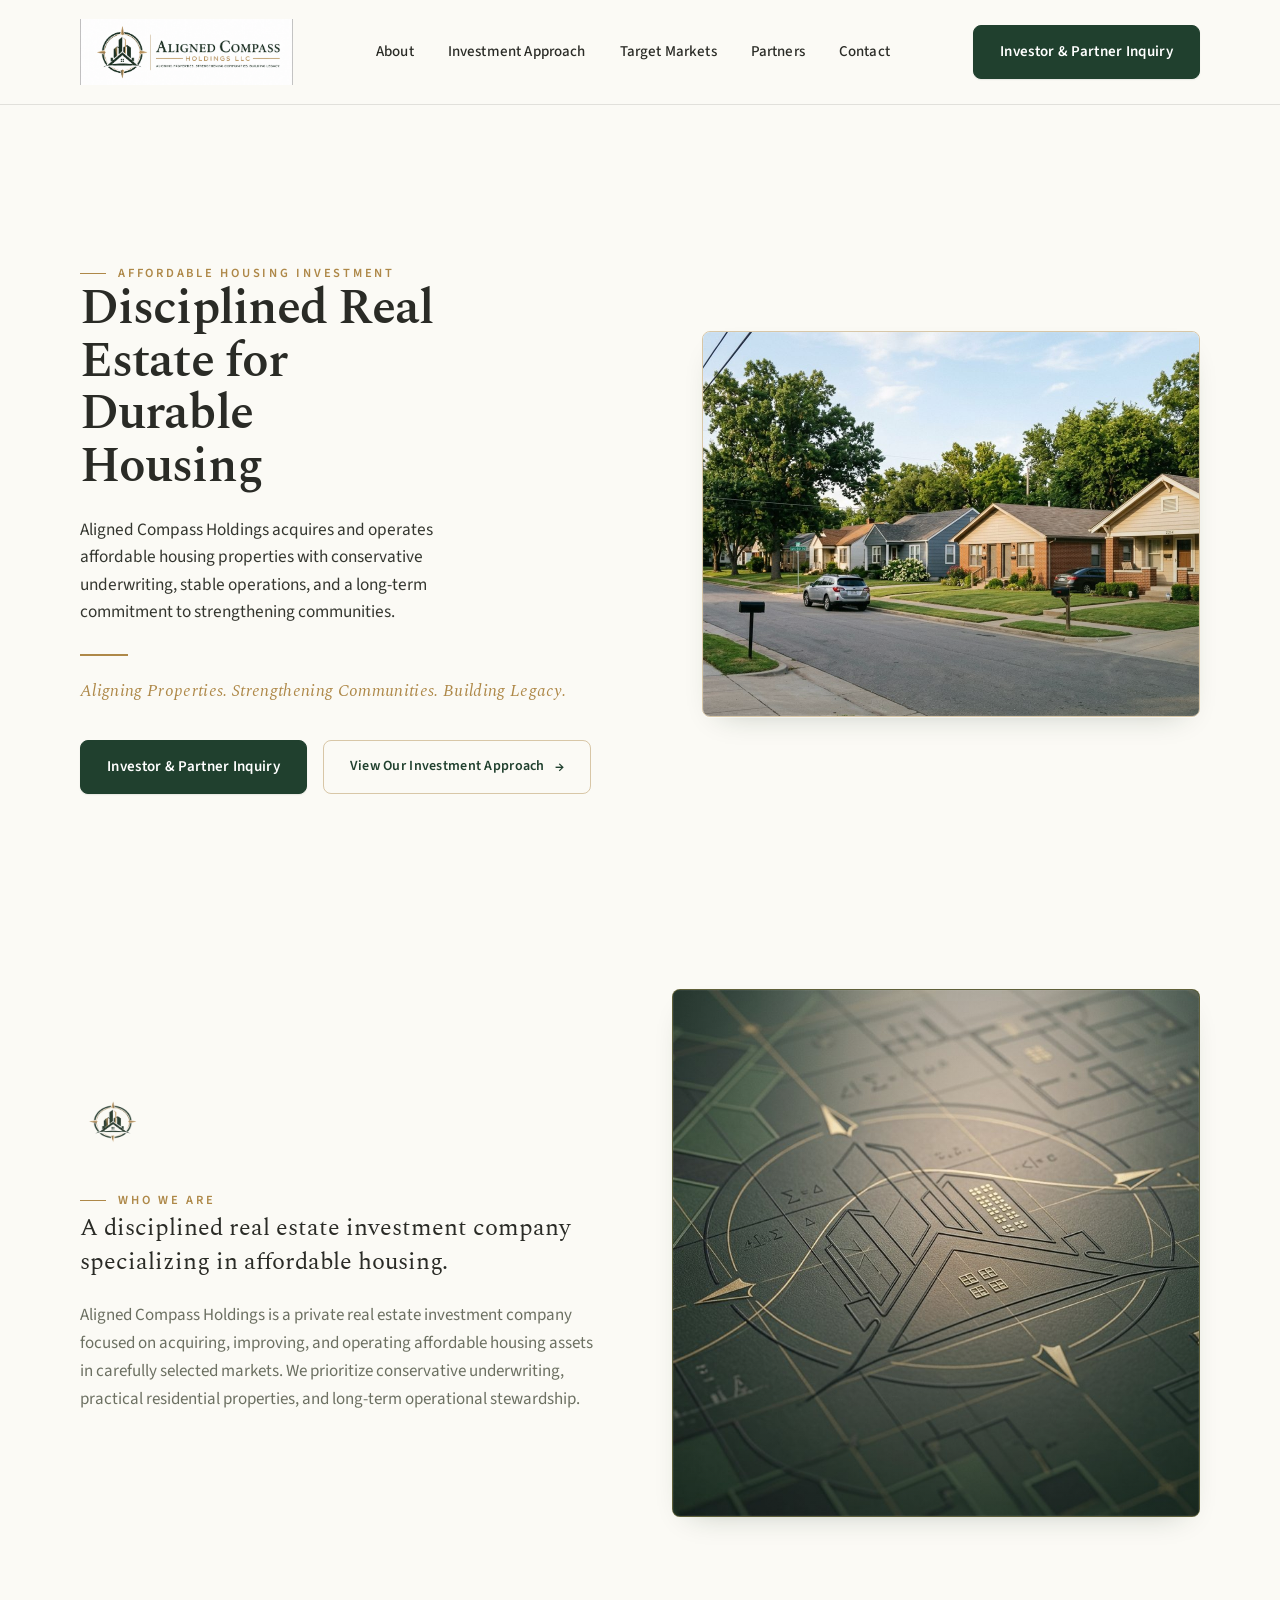
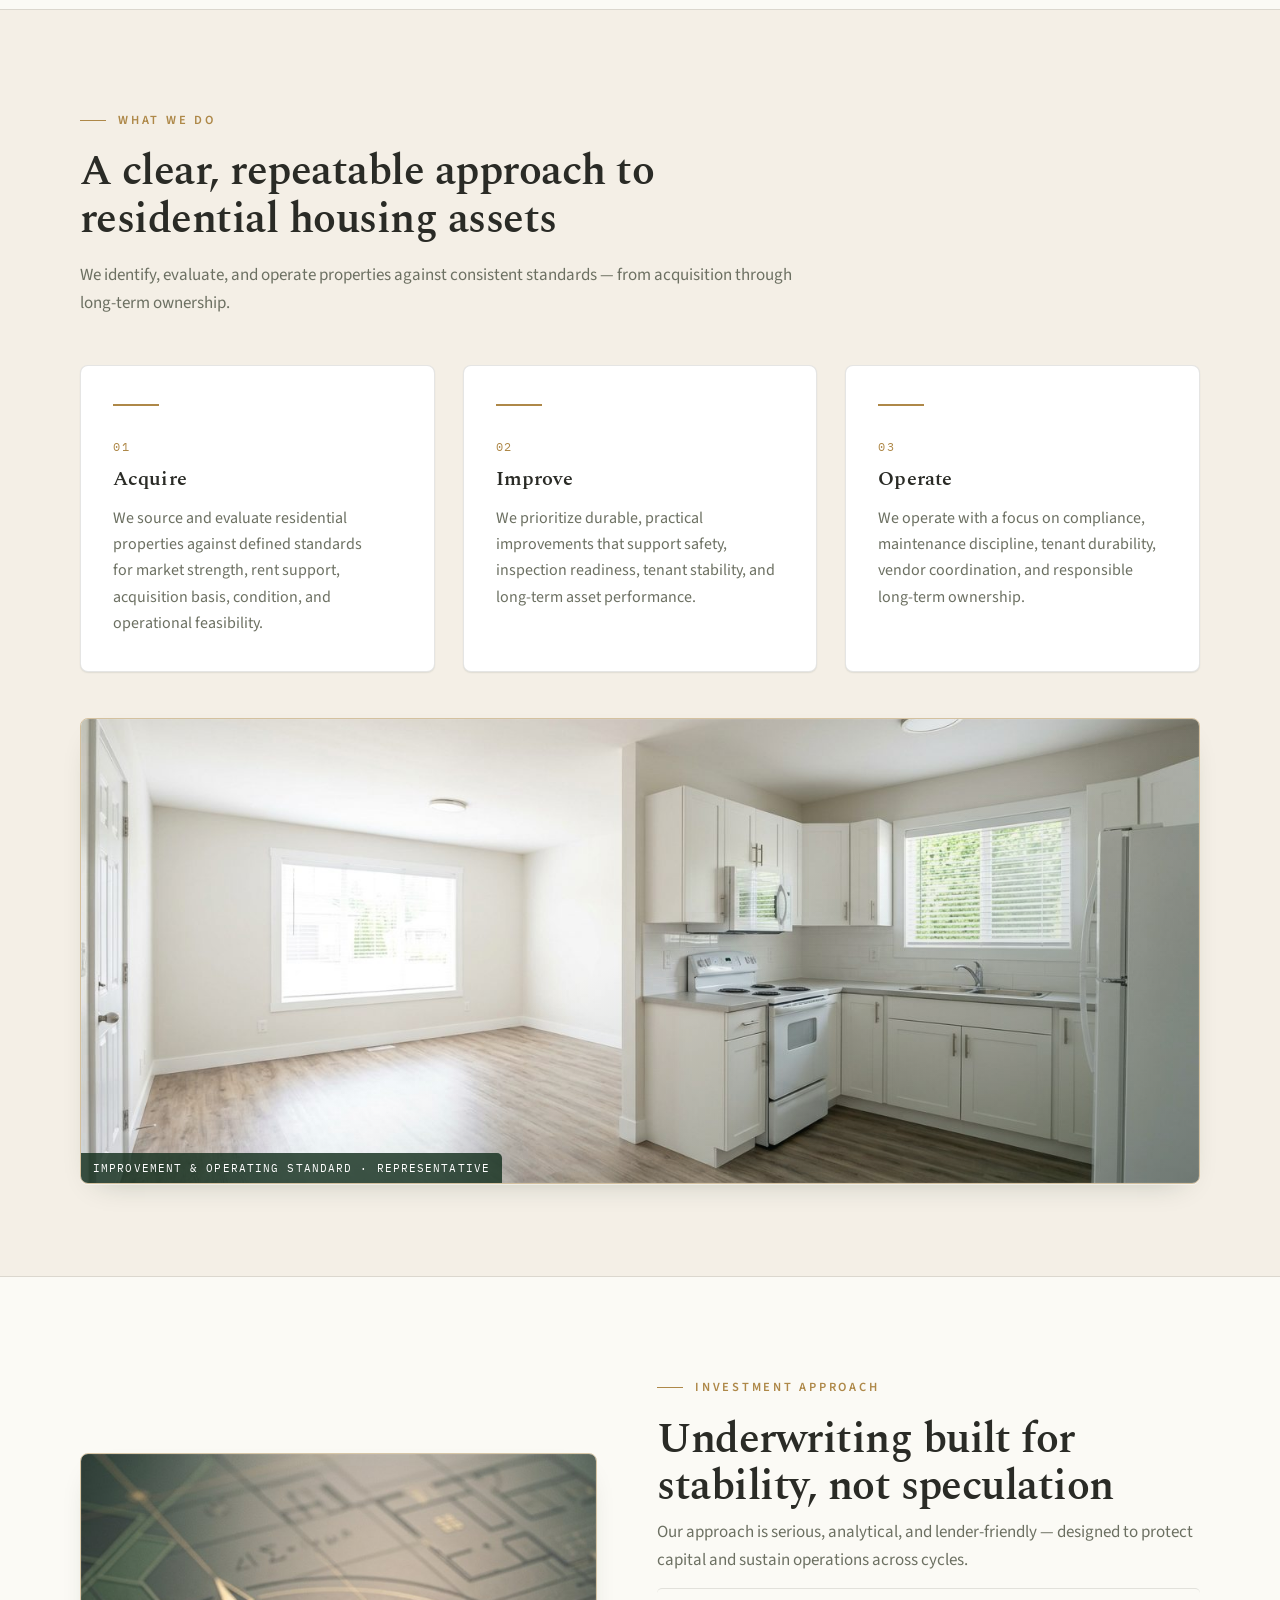
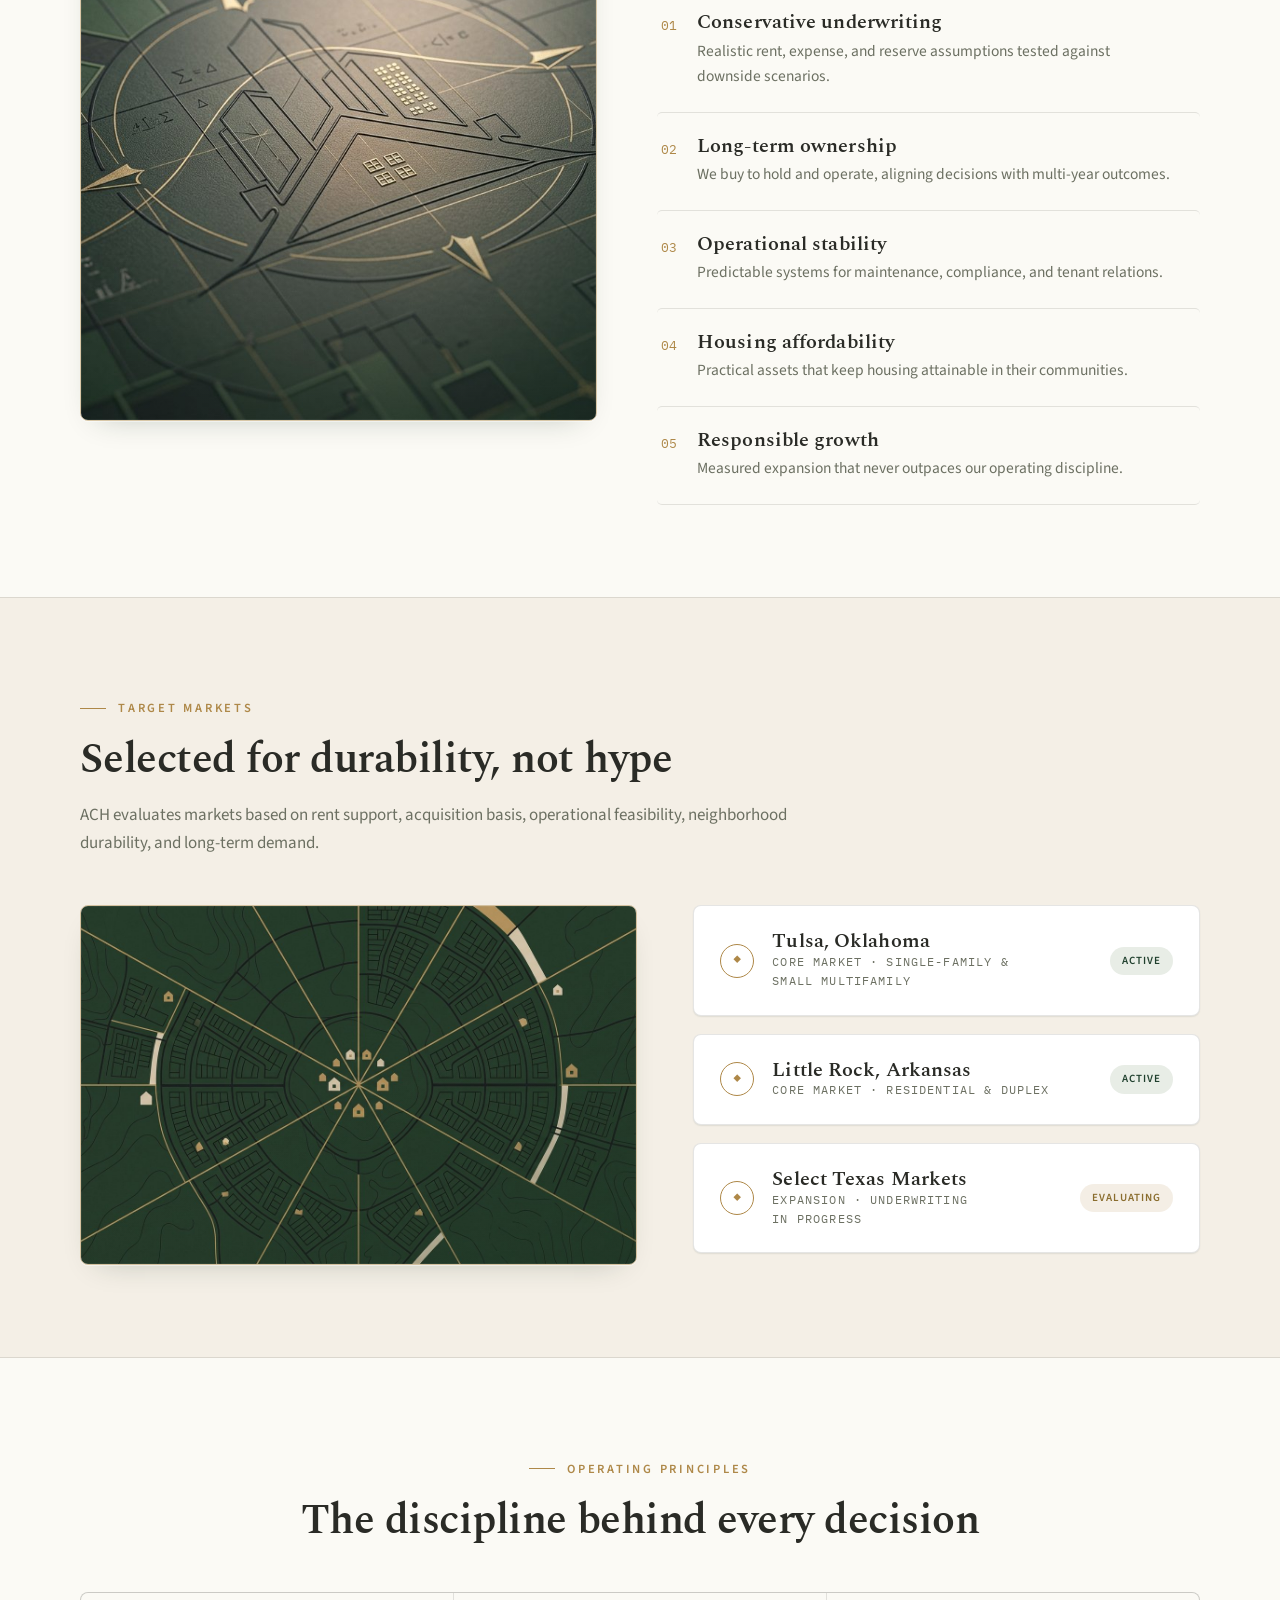
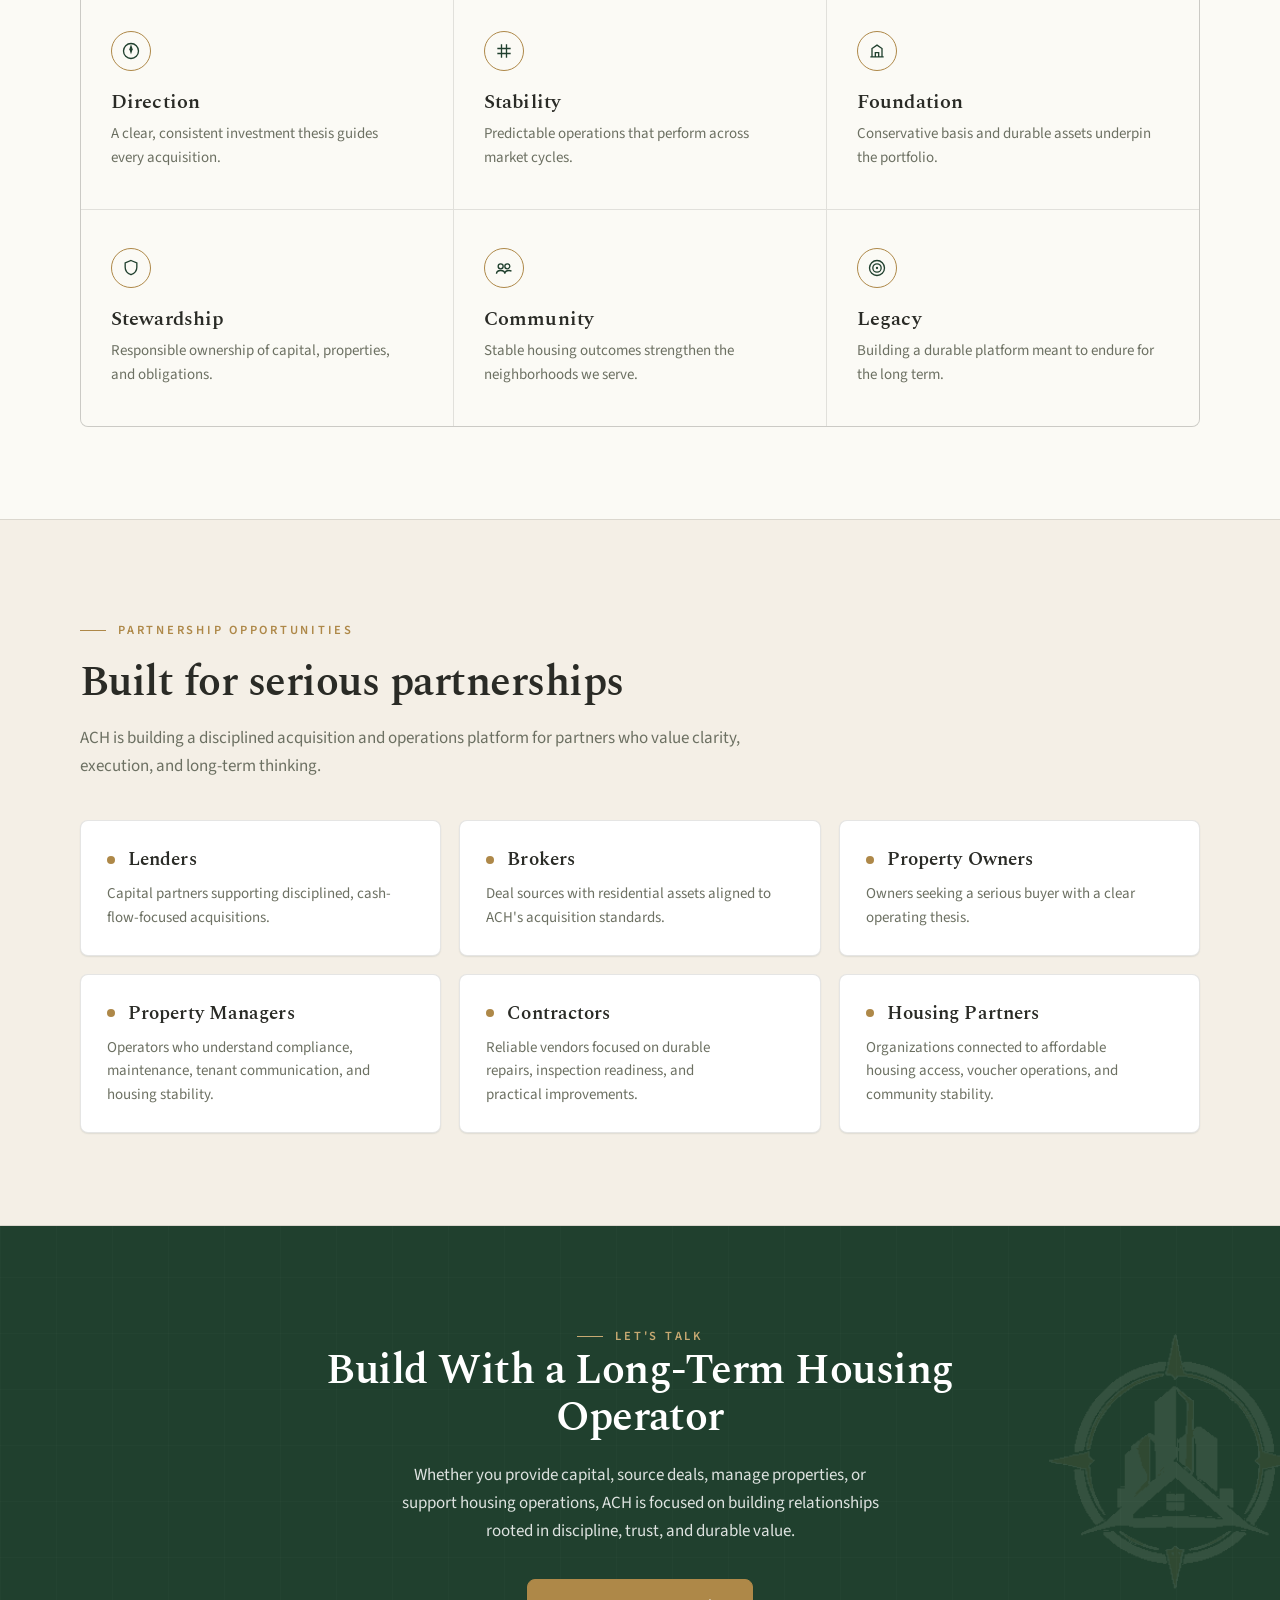
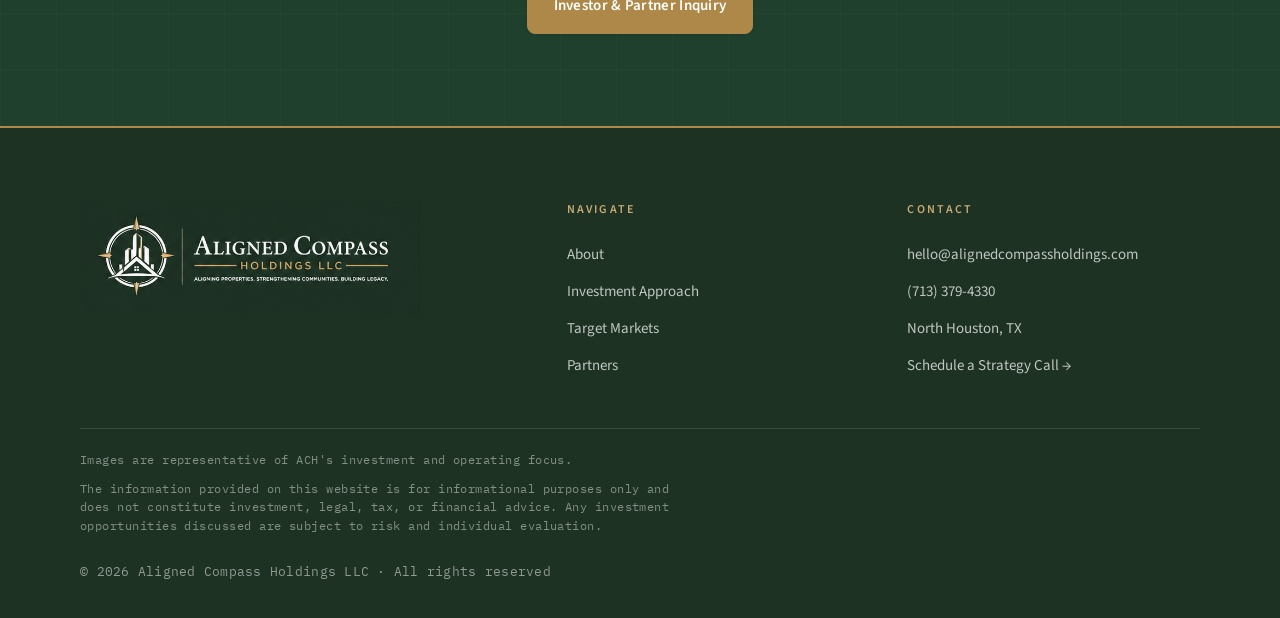
==== index.html @ 5653dc5d "Add files via upload Initial ACH website deployment" ====
<!DOCTYPE html>
<html lang="en">
<head>
<meta charset="UTF-8" />
<meta name="viewport" content="width=device-width, initial-scale=1.0" />
<title>Aligned Compass Holdings — Disciplined Real Estate for Durable Housing</title>
<meta name="description" content="Aligned Compass Holdings acquires and operates affordable housing properties with conservative underwriting, stable operations, and a long-term commitment to strengthening communities." />
<meta property="og:title" content="Aligned Compass Holdings" />
<meta property="og:description" content="Disciplined real estate for durable housing. Conservative underwriting, stable operations, long-term ownership." />
<meta property="og:type" content="website" />
<meta property="og:image" content="assets/apple-touch-icon.png" />
<meta name="theme-color" content="#20402E" />
<link rel="preconnect" href="https://fonts.googleapis.com" />
<link rel="preconnect" href="https://fonts.gstatic.com" crossorigin />
<link href="https://fonts.googleapis.com/css2?family=Spectral:ital,wght@0,400;0,500;0,600;0,700;1,400;1,500&family=Source+Sans+3:wght@400;500;600;700&family=IBM+Plex+Mono:wght@400;500&display=swap" rel="stylesheet" />
<link rel="icon" type="image/png" sizes="32x32" href="assets/favicon-32.png" />
<link rel="icon" type="image/png" sizes="512x512" href="assets/icon-512.png" />
<link rel="apple-touch-icon" href="assets/apple-touch-icon.png" />
<link rel="stylesheet" href="styles.css" />
</head>
<body data-density="comfortable">

<!-- ============================ HEADER ============================ -->
<header class="site-header" data-screen-label="Header">
  <div class="wrap header-inner">
    <a href="#top" aria-label="Aligned Compass Holdings home">
      <img class="brand-logo" src="assets/logo-horizontal.png" alt="Aligned Compass Holdings" />
    </a>
    <nav class="nav" aria-label="Primary">
      <a href="#about">About</a>
      <a href="#approach">Investment Approach</a>
      <a href="#markets">Target Markets</a>
      <a href="#partners">Partners</a>
      <a href="#contact">Contact</a>
    </nav>
    <div class="header-cta">
      <a href="https://calendly.com/hello-alignedcompassholdings/30min" target="_blank" rel="noopener" class="btn btn-primary">Investor &amp; Partner Inquiry</a>
      <button class="hamburger" aria-label="Open menu" onclick="document.body.classList.toggle('menu-open')">
        <span></span><span></span><span></span>
      </button>
    </div>
  </div>
  <nav class="mobile-nav" aria-label="Mobile">
    <a href="#about" onclick="document.body.classList.remove('menu-open')">About</a>
    <a href="#approach" onclick="document.body.classList.remove('menu-open')">Investment Approach</a>
    <a href="#markets" onclick="document.body.classList.remove('menu-open')">Target Markets</a>
    <a href="#partners" onclick="document.body.classList.remove('menu-open')">Partners</a>
    <a href="#contact" onclick="document.body.classList.remove('menu-open')">Contact</a>
    <a href="https://calendly.com/hello-alignedcompassholdings/30min" target="_blank" rel="noopener" class="btn btn-primary" onclick="document.body.classList.remove('menu-open')">Schedule a Strategy Call</a>
  </nav>
</header>

<main id="top">

<!-- ============================ HERO ============================ -->
<section class="hero" id="hero" data-hero="split" data-screen-label="Hero">
  <!-- background image (image-bg variant) -->
  <div class="hero-media-bg">
    <div class="ph ph-dark" data-label="[ HERO IMAGE — modest neighborhood street (shown in Split view; drop your photo there) ]" style="height:100%;border-radius:0;border:0;"></div>
  </div>
  <div class="hero-overlay"></div>

  <div class="wrap">
    <div class="hero-inner">
      <div class="hero-copy">
        <span class="eyebrow">Affordable Housing Investment</span>
        <h1>Disciplined Real Estate for Durable Housing</h1>
        <p class="hero-sub">Aligned Compass Holdings acquires and operates affordable housing properties with conservative underwriting, stable operations, and a long-term commitment to strengthening communities.</p>
        <p class="hero-tag">Aligning Properties. Strengthening Communities. Building Legacy.</p>
        <div class="hero-ctas">
          <a href="https://calendly.com/hello-alignedcompassholdings/30min" target="_blank" rel="noopener" class="btn btn-primary">Investor &amp; Partner Inquiry</a>
          <a href="#approach" class="btn btn-ghost btn-arrow" style="font-size: 14px">View Our Investment Approach</a>
        </div>
      </div>
      <!-- side image (split variant) -->
      <div class="hero-media">
        <div class="media-frame">
          <img class="frame-img" src="assets/photo-hero-neighborhood.jpg" alt="Modest residential street with single-family homes and duplexes" />
          <div class="media-overlay"></div>
        </div>
      </div>
    </div>
  </div>
</section>

<!-- ============================ WHO WE ARE ============================ -->
<section class="sec-paper" id="about" data-screen-label="Who We Are">
  <div class="wrap who">
    <div>
      <img class="who-mark" src="assets/icon-compass.png" alt="" />
      <span class="eyebrow">Who We Are</span>
      <blockquote>A disciplined real estate investment company specializing in affordable housing.</blockquote>
      <p class="who-body">Aligned Compass Holdings is a private real estate investment company focused on acquiring, improving, and operating affordable housing assets in carefully selected markets. We prioritize conservative underwriting, practical residential properties, and long-term operational stewardship.</p>
    </div>
    <div class="who-media">
      <!-- Who We Are visual — locked to the brand-texture (blueprint compass) image. -->
      <div class="who-visual" data-view="texture">
        <!-- default & only visible state: brand compass texture (blueprint image) -->
        <div class="brand-texture" aria-hidden="true">
          <img class="bt-photo" src="assets/photo-whoweare-texture.jpg" alt="" />
          <div class="bt-overlay"></div>
        </div>
      </div>
    </div>
  </div>
</section>

<!-- ============================ WHAT WE DO ============================ -->
<section class="sec-beige" id="what" data-screen-label="What We Do">
  <div class="wrap">
    <div class="sec-head">
      <span class="eyebrow">What We Do</span>
      <h2>A clear, repeatable approach to residential housing assets</h2>
      <p>We identify, evaluate, and operate properties against consistent standards — from acquisition through long-term ownership.</p>
    </div>
    <div class="cards-3" style="margin-top:48px;">
      <article class="card">
        <div class="card-top"></div>
        <span class="num">01</span>
        <h3>Acquire</h3>
        <p>We source and evaluate residential properties against defined standards for market strength, rent support, acquisition basis, condition, and operational feasibility.</p>
      </article>
      <article class="card">
        <div class="card-top"></div>
        <span class="num">02</span>
        <h3>Improve</h3>
        <p>We prioritize durable, practical improvements that support safety, inspection readiness, tenant stability, and long-term asset performance.</p>
      </article>
      <article class="card">
        <div class="card-top"></div>
        <span class="num">03</span>
        <h3>Operate</h3>
        <p>We operate with a focus on compliance, maintenance discipline, tenant durability, vendor coordination, and responsible long-term ownership.</p>
      </article>
    </div>
    <div class="ops-band">
      <div class="ops-media">
        <div class="media-frame">
          <img class="frame-img" src="assets/photo-ops-interior.jpg" alt="Clean, renovated affordable rental interior" />
          <div class="media-overlay"></div>
          <span class="media-tag">Improvement &amp; operating standard · representative</span>
        </div>
      </div>
    </div>
  </div>
</section>

<!-- ============================ INVESTMENT APPROACH ============================ -->
<section class="sec-paper" id="approach" data-screen-label="Investment Approach">
  <div class="wrap approach">
    <div class="approach-media">
      <div class="media-frame">
        <img class="frame-img" src="assets/photo-approach-blueprint.jpg" alt="Abstract blueprint and compass artwork" />
        <div class="media-overlay"></div>
      </div>
    </div>
    <div>
      <span class="eyebrow">Investment Approach</span>
      <h2 style="margin:18px 0 8px;">Underwriting built for stability, not speculation</h2>
      <p style="color:var(--muted);">Our approach is serious, analytical, and lender-friendly — designed to protect capital and sustain operations across cycles.</p>
      <ul class="approach-list">
        <li><span class="idx">01</span><div><h4>Conservative underwriting</h4><p>Realistic rent, expense, and reserve assumptions tested against downside scenarios.</p></div></li>
        <li><span class="idx">02</span><div><h4>Long-term ownership</h4><p>We buy to hold and operate, aligning decisions with multi-year outcomes.</p></div></li>
        <li><span class="idx">03</span><div><h4>Operational stability</h4><p>Predictable systems for maintenance, compliance, and tenant relations.</p></div></li>
        <li><span class="idx">04</span><div><h4>Housing affordability</h4><p>Practical assets that keep housing attainable in their communities.</p></div></li>
        <li><span class="idx">05</span><div><h4>Responsible growth</h4><p>Measured expansion that never outpaces our operating discipline.</p></div></li>
      </ul>
    </div>
  </div>
</section>

<!-- ============================ TARGET MARKETS ============================ -->
<section class="sec-beige" id="markets" data-screen-label="Target Markets">
  <div class="wrap">
    <div class="sec-head">
      <span class="eyebrow">Target Markets</span>
      <h2>Selected for durability, not hype</h2>
      <p>ACH evaluates markets based on rent support, acquisition basis, operational feasibility, neighborhood durability, and long-term demand.</p>
    </div>
    <div class="markets" style="margin-top:48px;">
      <div class="markets-map">
        <div class="media-frame">
          <img class="frame-img" src="assets/photo-markets-map.jpg" alt="Abstract map and compass artwork with neighborhood parcel lines" />
          <div class="media-overlay"></div>
        </div>
      </div>
      <div class="market-cards">
        <article class="market-card">
          <span class="market-pin">◆</span>
          <div>
            <h4>Tulsa, Oklahoma</h4>
            <p class="meta">Core market · Single-family &amp; small multifamily</p>
          </div>
          <span class="stage stage--active">Active</span>
        </article>
        <article class="market-card">
          <span class="market-pin">◆</span>
          <div>
            <h4>Little Rock, Arkansas</h4>
            <p class="meta">Core market · Residential &amp; duplex</p>
          </div>
          <span class="stage stage--active">Active</span>
        </article>
        <article class="market-card">
          <span class="market-pin">◆</span>
          <div>
            <h4>Select Texas Markets</h4>
            <p class="meta">Expansion · Underwriting in progress</p>
          </div>
          <span class="stage stage--eval">Evaluating</span>
        </article>
      </div>
    </div>
  </div>
</section>

<!-- ============================ OPERATING PRINCIPLES ============================ -->
<section class="sec-paper" id="principles" data-screen-label="Operating Principles">
  <div class="wrap">
    <div class="sec-head center">
      <span class="eyebrow">Operating Principles</span>
      <h2>The discipline behind every decision</h2>
    </div>
    <div class="principles" style="margin-top:48px;">
      <div class="principle">
        <div class="p-icon"><svg viewBox="0 0 24 24" fill="none" stroke="currentColor" stroke-width="1.6"><circle cx="12" cy="12" r="9"/><path d="M12 4l2 6-2 6-2-6z" fill="currentColor" stroke="none"/></svg></div>
        <h4>Direction</h4>
        <p>A clear, consistent investment thesis guides every acquisition.</p>
      </div>
      <div class="principle">
        <div class="p-icon"><svg viewBox="0 0 24 24" fill="none" stroke="currentColor" stroke-width="1.6"><path d="M4 9h16M4 15h16M9 4v16M15 4v16"/></svg></div>
        <h4>Stability</h4>
        <p>Predictable operations that perform across market cycles.</p>
      </div>
      <div class="principle">
        <div class="p-icon"><svg viewBox="0 0 24 24" fill="none" stroke="currentColor" stroke-width="1.6"><path d="M4 19h16M6 19V9l6-4 6 4v10M10 19v-5h4v5"/></svg></div>
        <h4>Foundation</h4>
        <p>Conservative basis and durable assets underpin the portfolio.</p>
      </div>
      <div class="principle">
        <div class="p-icon"><svg viewBox="0 0 24 24" fill="none" stroke="currentColor" stroke-width="1.6"><path d="M12 3l7 3v5c0 4.5-3 7.5-7 9-4-1.5-7-4.5-7-9V6z"/></svg></div>
        <h4>Stewardship</h4>
        <p>Responsible ownership of capital, properties, and obligations.</p>
      </div>
      <div class="principle">
        <div class="p-icon"><svg viewBox="0 0 24 24" fill="none" stroke="currentColor" stroke-width="1.6"><circle cx="8" cy="10" r="3"/><circle cx="16" cy="10" r="3"/><path d="M3 19c0-2.5 2.2-4 5-4s5 1.5 5 4M13 19c0-2.5 2.2-4 5-4 1 0 2 .2 3 .7"/></svg></div>
        <h4>Community</h4>
        <p>Stable housing outcomes strengthen the neighborhoods we serve.</p>
      </div>
      <div class="principle">
        <div class="p-icon"><svg viewBox="0 0 24 24" fill="none" stroke="currentColor" stroke-width="1.6"><circle cx="12" cy="12" r="9"/><circle cx="12" cy="12" r="5"/><circle cx="12" cy="12" r="1.4" fill="currentColor" stroke="none"/></svg></div>
        <h4>Legacy</h4>
        <p>Building a durable platform meant to endure for the long term.</p>
      </div>
    </div>
  </div>
</section>

<!-- ============================ PARTNERSHIPS ============================ -->
<section class="sec-beige" id="partners" data-screen-label="Partnership Opportunities">
  <div class="wrap">
    <div class="sec-head">
      <span class="eyebrow">Partnership Opportunities</span>
      <h2>Built for serious partnerships</h2>
      <p>ACH is building a disciplined acquisition and operations platform for partners who value clarity, execution, and long-term thinking.</p>
    </div>
    <div class="partners-grid" style="margin-top:40px;">
      <article class="partner-card">
        <div class="pc-head"><span class="dot"></span><h4>Lenders</h4></div>
        <p>Capital partners supporting disciplined, cash-flow-focused acquisitions.</p>
      </article>
      <article class="partner-card">
        <div class="pc-head"><span class="dot"></span><h4>Brokers</h4></div>
        <p>Deal sources with residential assets aligned to ACH's acquisition standards.</p>
      </article>
      <article class="partner-card">
        <div class="pc-head"><span class="dot"></span><h4>Property Owners</h4></div>
        <p>Owners seeking a serious buyer with a clear operating thesis.</p>
      </article>
      <article class="partner-card">
        <div class="pc-head"><span class="dot"></span><h4>Property Managers</h4></div>
        <p>Operators who understand compliance, maintenance, tenant communication, and housing stability.</p>
      </article>
      <article class="partner-card">
        <div class="pc-head"><span class="dot"></span><h4>Contractors</h4></div>
        <p>Reliable vendors focused on durable repairs, inspection readiness, and practical improvements.</p>
      </article>
      <article class="partner-card">
        <div class="pc-head"><span class="dot"></span><h4>Housing Partners</h4></div>
        <p>Organizations connected to affordable housing access, voucher operations, and community stability.</p>
      </article>
    </div>
  </div>
</section>

<!-- ============================ FINAL CTA ============================ -->
<section class="final-cta" id="contact" data-screen-label="Final CTA">
  <img class="cta-mark" src="assets/icon-compass-reversed.png" alt="" />
  <div class="wrap">
    <span class="eyebrow">Let's Talk</span>
    <h2>Build With a Long-Term Housing Operator</h2>
    <p>Whether you provide capital, source deals, manage properties, or support housing operations, ACH is focused on building relationships rooted in discipline, trust, and durable value.</p>
    <div class="hero-ctas">
      <a href="https://calendly.com/hello-alignedcompassholdings/30min" target="_blank" rel="noopener" class="btn btn-gold">Investor &amp; Partner Inquiry</a>
    </div>
  </div>
</section>

</main>

<!-- ============================ FOOTER ============================ -->
<footer class="site-footer" data-screen-label="Footer">
  <div class="wrap">
    <div class="footer-top">
      <div>
        <img class="footer-logo" src="assets/logo-reversed.png" alt="Aligned Compass Holdings LLC — Aligning Properties. Strengthening Communities. Building Legacy." />
      </div>
      <div class="footer-col">
        <h5>Navigate</h5>
        <a href="#about">About</a>
        <a href="#approach">Investment Approach</a>
        <a href="#markets">Target Markets</a>
        <a href="#partners">Partners</a>
      </div>
      <div class="footer-col">
        <h5>Contact</h5>
        <p>hello@alignedcompassholdings.com</p>
        <p>(713) 379-4330</p>
        <p>North Houston, TX</p>
        <a href="https://calendly.com/hello-alignedcompassholdings/30min" target="_blank" rel="noopener">Schedule a Strategy Call →</a>
      </div>
    </div>
    <div class="footer-disclaimer">
      <p>Images are representative of ACH's investment and operating focus.</p>
      <p>The information provided on this website is for informational purposes only and does not constitute investment, legal, tax, or financial advice. Any investment opportunities discussed are subject to risk and individual evaluation.</p>
    </div>
    <div class="footer-bottom">
      <span class="legal">© 2026 Aligned Compass Holdings LLC · All rights reserved</span>
    </div>
  </div>
</footer>

<!-- site interactions -->
<script>
  (function () {
    var header = document.querySelector('.site-header');
    if (header) {
      var onScroll = function () { header.classList.toggle('scrolled', window.scrollY > 12); };
      window.addEventListener('scroll', onScroll, { passive: true });
      onScroll();
    }
    if (!('IntersectionObserver' in window)) return;
    if (window.matchMedia && window.matchMedia('(prefers-reduced-motion: reduce)').matches) return;
    var sel = '.sec-head, .cards-3, .ops-band, .approach > *, .markets > *, .principles, .partners-grid, .who > div, .final-cta .wrap';
    var els = Array.prototype.slice.call(document.querySelectorAll(sel));
    if (!els.length) return;
    document.body.classList.add('reveal-ready');
    var io = new IntersectionObserver(function (entries) {
      entries.forEach(function (e) { if (e.isIntersecting) { e.target.classList.add('in'); io.unobserve(e.target); } });
    }, { rootMargin: '0px 0px -8% 0px', threshold: 0.08 });
    els.forEach(function (el) { el.setAttribute('data-reveal', ''); io.observe(el); });
    setTimeout(function () { els.forEach(function (el) { el.classList.add('in'); }); }, 3000);
  })();
</script>

</body>
</html>
---- styles.css ----
/* ============================================================
   Aligned Compass Holdings — Branded Wireframe
   Forest green · charcoal · muted antique gold · warm beige
   Serif headings (Spectral) · clean sans body (Source Sans 3)
   ============================================================ */

:root{
  /* brand */
  --green:        #20402E;
  --green-deep:   #1E3224;
  --green-700:    #2B4E3A;
  --green-tint:   #E8EDE6;
  --charcoal:     #2A2B26;
  --ink:          #34362F;
  --muted:        #6C7062;
  --gold:         #AE8848;
  --gold-soft:    #C7A972;
  --gold-line:    rgba(174,136,72,.45);
  --beige:        #EFE9DD;
  --beige-2:      #F4EFE6;
  --paper:        #FBFAF5;
  --card:         #FFFFFF;
  --card-line:    rgba(42,43,38,.12);

  /* type */
  --serif: "Spectral", Georgia, "Times New Roman", serif;
  --sans:  "Source Sans 3", system-ui, -apple-system, sans-serif;
  --mono:  "IBM Plex Mono", ui-monospace, "SFMono-Regular", monospace;

  /* spacing density (overridden by [data-density]) */
  --sec-pad: 92px;
  --container: 1200px;
  --radius: 8px;
  --radius-sm: 5px;

  /* elevation + motion */
  --shadow-1: 0 1px 2px rgba(21,48,31,.05), 0 1px 1px rgba(21,48,31,.04);
  --shadow-2: 0 12px 30px -18px rgba(21,48,31,.30);
  --shadow-3: 0 26px 52px -28px rgba(21,48,31,.42);
  --ease: cubic-bezier(.2,.6,.2,1);
}

[data-density="compact"]     { --sec-pad: 60px; }
[data-density="comfortable"] { --sec-pad: 92px; }
[data-density="spacious"]    { --sec-pad: 132px; }

*{ box-sizing: border-box; }
html{ scroll-behavior: smooth; }
body{
  margin:0;
  font-family: var(--sans);
  color: var(--ink);
  background: var(--paper);
  font-size: 17px;
  line-height: 1.65;
  -webkit-font-smoothing: antialiased;
  text-rendering: optimizeLegibility;
}
img{ max-width:100%; display:block; }
a{ color: inherit; text-decoration: none; }
::selection{ background: rgba(174,136,72,.22); }

.wrap{ width:100%; max-width: var(--container); margin:0 auto; padding-inline: 40px; }

/* ---------- type ---------- */
h1,h2,h3,h4{ font-family: var(--serif); color: var(--charcoal); font-weight: 600; line-height: 1.12; margin:0; letter-spacing:.005em; }
h1{ font-size: clamp(38px, 5.2vw, 62px); letter-spacing:-.018em; }
h2{ font-size: clamp(28px, 3.4vw, 42px); letter-spacing:-.012em; }
h3{ font-size: clamp(20px, 1.6vw, 24px); }
p{ margin:0; text-wrap: pretty; }
.lead{ font-size: clamp(18px, 1.4vw, 21px); color: var(--ink); line-height:1.6; }

.eyebrow{
  font-family: var(--sans);
  font-size: 12.5px;
  font-weight: 600;
  letter-spacing: .22em;
  text-transform: uppercase;
  color: var(--gold);
  display: inline-flex;
  align-items: center;
  gap: 12px;
}
.eyebrow::before{
  content:"";
  width: 26px; height:1px;
  background: var(--gold);
  display:inline-block;
}

/* thin gold divider */
.rule{ height:1px; background: var(--gold-line); border:0; margin:0; }
.rule-short{ width: 54px; height:2px; background: var(--gold); border:0; }

/* ---------- buttons ---------- */
.btn{
  display:inline-flex; align-items:center; justify-content:center; gap:10px;
  font-family: var(--sans); font-weight:600; font-size:15px; letter-spacing:.02em;
  padding: 14px 26px; border-radius: var(--radius); cursor:pointer;
  border:1px solid transparent; transition: all .2s var(--ease); white-space:nowrap;
  box-shadow: var(--shadow-1);
}
.btn-primary{ background: var(--green); color:#fff; border-color: var(--green); }
.btn-primary:hover{ background: var(--green-deep); transform: translateY(-1px); box-shadow: var(--shadow-2); }
.btn-gold{ background: var(--gold); color:#fff; border-color: var(--gold); }
.btn-gold:hover{ background:#9a7637; transform: translateY(-1px); box-shadow: var(--shadow-2); }
.btn-ghost{ background: transparent; color: var(--green); border-color: var(--gold-line); box-shadow:none; }
.btn-ghost:hover{ border-color: var(--gold); background: rgba(174,136,72,.07); }
.btn-ghost-light{ background: transparent; color:#fff; border-color: rgba(255,255,255,.35); box-shadow:none; }
.btn-ghost-light:hover{ border-color: var(--gold-soft); color: var(--gold-soft); }
.btn:active{ transform: translateY(0); }
.btn:focus-visible{ outline:2px solid var(--gold); outline-offset:3px; }
.btn-arrow::after{ content:"\2192"; font-size:1.05em; transition: transform .2s var(--ease); }
.btn-arrow:hover::after{ transform: translateX(3px); }

/* ============================================================
   HEADER
   ============================================================ */
.site-header{
  position: sticky; top:0; z-index: 50;
  background: rgba(251,250,245,.92);
  backdrop-filter: blur(8px);
  border-bottom: 1px solid var(--card-line);
  transition: box-shadow .28s var(--ease), background .28s var(--ease);
}
.site-header.scrolled{ background: rgba(251,250,245,.97); box-shadow: 0 8px 26px -18px rgba(21,48,31,.45); border-bottom-color: transparent; }
.header-inner{ display:flex; align-items:center; justify-content:space-between; gap:24px; height: 104px; transition: height .28s var(--ease); }
.site-header.scrolled .header-inner{ height: 86px; }
.brand-logo{ height: 66px; width:auto; transition: height .28s var(--ease); }
.site-header.scrolled .brand-logo{ height: 56px; }
.nav{ display:flex; align-items:center; gap: 34px; }
.nav a{ font-size:15px; font-weight:500; color: var(--charcoal); letter-spacing:.01em; position:relative; padding: 6px 0; transition: color .2s var(--ease); }
.nav a:hover{ color: var(--green); }
.nav a::after{ content:""; position:absolute; left:0; bottom:0; width:0; height:1.5px; background:var(--gold); transition:width .22s var(--ease); }
.nav a:hover::after{ width:100%; }
.header-cta{ display:flex; align-items:center; gap:16px; }
.hamburger{ display:none; flex-direction:column; gap:5px; background:none; border:0; cursor:pointer; padding:8px; }
.hamburger span{ width:24px; height:2px; background:var(--charcoal); transition:.2s; }

/* mobile nav drawer */
.mobile-nav{ display:none; flex-direction:column; padding: 8px 40px 28px; border-bottom:1px solid var(--card-line); background:var(--paper); }
.mobile-nav a{ padding:14px 0; font-size:17px; border-bottom:1px solid var(--card-line); color:var(--charcoal); }
.mobile-nav .btn{ margin-top:18px; }
body.menu-open .mobile-nav{ display:flex; }

/* ============================================================
   HERO  (two variants via [data-hero])
   ============================================================ */
.hero{ position:relative; overflow:hidden; }
.hero .wrap{ position:relative; z-index:2; }
.hero-tag{
  font-family: var(--serif); font-style: italic; font-size: clamp(15px,1.3vw,18px);
  color: var(--gold); letter-spacing:.02em; margin-top: 28px; padding-top: 24px; position:relative;
}
.hero-tag::before{ content:""; position:absolute; top:0; left:0; width:48px; height:2px; background: var(--gold); }
.hero-ctas{ display:flex; flex-wrap:wrap; gap:16px; margin-top: 34px; }

/* -- variant: split (default) -- */
[data-hero="split"] .hero-inner{
  display:grid; grid-template-columns: 1.06fr .94fr; gap: 60px; align-items:center;
  padding-block: clamp(44px, 4.5vw, 68px) clamp(40px, 4vw, 60px);
}
[data-hero="split"] .hero-copy h1{ margin-bottom: 22px; font-size: clamp(34px, 3.8vw, 50px); line-height:1.08; max-width: 14ch; }
[data-hero="split"] .hero-sub{ max-width: 40ch; }
[data-hero="split"] .hero-media{ aspect-ratio: 4/3.1; }
[data-hero="split"] .hero-overlay{ display:none; }

/* -- variant: image background -- */
[data-hero="image"] .hero-inner{
  display:flex; flex-direction:column; justify-content:center;
  min-height: clamp(520px, 72vh, 720px);
  padding-block: 80px; max-width: 760px;
}
[data-hero="image"] .hero-copy h1,
[data-hero="image"] .hero-sub{ color:#fff; }
[data-hero="image"] .hero-copy h1{ margin-bottom: 22px; }
[data-hero="image"] .hero-sub{ color: rgba(255,255,255,.9); max-width: 52ch; }
[data-hero="image"] .hero-tag{ color: var(--gold-soft); }
[data-hero="image"] .hero-media-side{ display:none; }
[data-hero="image"] .hero-media-bg{ position:absolute; inset:0; z-index:0; }
[data-hero="image"] .hero-overlay{
  position:absolute; inset:0; z-index:1;
  background: linear-gradient(100deg, rgba(21,48,31,.92) 0%, rgba(21,48,31,.74) 45%, rgba(21,48,31,.40) 100%);
}
[data-hero="image"] .btn-ghost{ color:#fff; border-color: rgba(255,255,255,.4); }
[data-hero="image"] .btn-ghost:hover{ border-color: var(--gold-soft); color:var(--gold-soft); }

/* hide the inactive media slot per variant */
[data-hero="split"] .hero-media-bg,
[data-hero="split"] .hero-overlay{ display:none; }

.hero-sub{ font-size: clamp(17px,1.35vw,20px); color: var(--ink); line-height:1.6; }

/* ============================================================
   IMAGE PLACEHOLDERS (wireframe style)
   ============================================================ */
.ph{
  position: relative; width:100%; height:100%;
  background-color: var(--green-tint);
  background-image:
    repeating-linear-gradient(135deg, rgba(32,64,46,.06) 0 11px, rgba(32,64,46,.02) 11px 22px);
  border: 1.5px dashed var(--gold-line);
  border-radius: var(--radius);
  display:flex; align-items:center; justify-content:center;
  overflow:hidden; min-height: 220px;
}
.ph::after{
  content: attr(data-label);
  font-family: var(--mono); font-size: 12.5px; letter-spacing:.02em;
  color: var(--green-700); text-transform: none;
  background: rgba(251,250,245,.82);
  border:1px solid var(--gold-line); border-radius: 4px;
  padding: 8px 14px; max-width: 80%; text-align:center; line-height:1.5;
}
.ph-dark{ background-color: rgba(255,255,255,.06); border-color: rgba(255,255,255,.25);
  background-image: repeating-linear-gradient(135deg, rgba(255,255,255,.05) 0 11px, rgba(255,255,255,.01) 11px 22px); }
.ph-dark::after{ color: var(--gold-soft); background: rgba(21,48,31,.7); border-color: rgba(255,255,255,.2); }
.ph .ph-mark{ position:absolute; right:14px; bottom:12px; width:46px; opacity:.5; }

/* ---- filled / brand-integrated media (early hi-fi) ---- */
.media-frame{ position:relative; width:100%; height:100%; border-radius:var(--radius); overflow:hidden;
  border:1px solid var(--gold-line);
  box-shadow: 0 1px 0 rgba(255,255,255,.45), var(--shadow-2);
  transition: box-shadow .3s var(--ease); }
.media-frame:hover{ box-shadow: 0 1px 0 rgba(255,255,255,.45), var(--shadow-3); }
.media-frame .frame-img{ position:absolute; inset:0; width:100%; height:100%; object-fit:cover; display:block; z-index:1; transition: transform .6s var(--ease); }
.media-frame:hover .frame-img{ transform: scale(1.045); }
.media-frame .media-overlay{ position:absolute; inset:0; pointer-events:none; z-index:3;
  background: linear-gradient(155deg, transparent 50%, rgba(21,48,31,.30) 100%);
  box-shadow: inset 0 0 0 1px rgba(255,255,255,.05); }
.media-frame .media-tag{ position:absolute; left:0; bottom:0; z-index:4; pointer-events:none;
  font-family:var(--mono); font-size:10.5px; letter-spacing:.1em; text-transform:uppercase; color:#fff;
  background: rgba(21,48,31,.82); border-top-right-radius:5px; padding:6px 12px; }

/* brand-textured panel (Who We Are) — blueprint-compass brand image */
.brand-texture{ position:relative; width:100%; height:100%; min-height:300px; border-radius:var(--radius);
  overflow:hidden; background: var(--green); border:1px solid var(--gold-line); box-shadow: var(--shadow-2);
  display:flex; align-items:center; justify-content:center; }
.brand-texture .bt-photo{ position:absolute; inset:0; width:100%; height:100%; object-fit:cover; z-index:1; }
.brand-texture .bt-overlay{ position:absolute; inset:0; z-index:2; pointer-events:none;
  background: linear-gradient(155deg, rgba(21,48,31,.12) 0%, transparent 45%, rgba(21,48,31,.34) 100%);
  box-shadow: inset 0 0 0 1px rgba(255,255,255,.05); }

/* Who We Are toggleable visual — texture default, optional uploaded image */
.who-visual{ position:relative; width:100%; height:100%; min-height:300px; }
.who-visual .brand-texture,
.who-visual .who-slot-frame{ position:absolute; inset:0; min-height:0; transition: opacity .2s ease; }
.who-visual .who-slot-frame{ opacity:0; pointer-events:none; }
.who-visual[data-view="image"] .who-slot-frame{ opacity:1; pointer-events:auto; }
.who-visual[data-view="image"] .brand-texture{ opacity:0; }
.who-toggle{ position:absolute; top:14px; right:14px; z-index:6; display:flex; gap:0;
  background: rgba(251,250,245,.92); border:1px solid var(--gold-line); border-radius:999px;
  padding:3px; box-shadow:0 6px 16px -10px rgba(21,48,31,.6); }
.who-toggle button{ appearance:none; border:0; cursor:pointer; background:transparent;
  font-family:var(--sans); font-size:11.5px; font-weight:600; letter-spacing:.04em; color:var(--muted);
  padding:6px 13px; border-radius:999px; transition: all .18s ease; }
.who-toggle button.is-active{ background:var(--green); color:#fff; }
.who-toggle button:not(.is-active):hover{ color:var(--charcoal); }

/* Operations / Improve interior band */
.ops-band{ margin-top:46px; }
.ops-media{ width:100%; aspect-ratio: 12/5; min-height: 300px; }
.ops-media .media-tag{ font-size:11px; }

/* subtle scroll reveal — only when JS adds .reveal-ready and motion is allowed */
@media (prefers-reduced-motion: no-preference){
  .reveal-ready [data-reveal]{ opacity:0; transform: translateY(16px); transition: opacity .6s var(--ease), transform .6s var(--ease); }
  .reveal-ready [data-reveal].in{ opacity:1; transform:none; }
}

/* ============================================================
   SECTION SCAFFOLD
   ============================================================ */
section{ padding-block: var(--sec-pad); }
.sec-beige{ background: var(--beige-2); border-top:1px solid var(--card-line); border-bottom:1px solid var(--card-line); }
.sec-paper{ background: var(--paper); }
.sec-head{ max-width: 720px; }
.sec-head .eyebrow{ margin-bottom:18px; }
.sec-head h2{ margin-bottom: 18px; }
.sec-head p{ color: var(--muted); }
.sec-head.center{ margin-inline:auto; text-align:center; }
.sec-head.center .eyebrow{ justify-content:center; }

/* ---------- Who We Are ---------- */
.who{ display:grid; grid-template-columns: 1fr 1fr; gap: 64px; align-items:center; }
#about{ padding-top: clamp(36px, 4vw, 56px); }
.who-mark{ width:64px; height:64px; margin-bottom:26px; opacity:.92; }
.who blockquote{ margin:0; font-family:var(--serif); font-size: clamp(21px,1.9vw,27px);
  line-height:1.4; color: var(--charcoal); }
.who .who-body{ margin-top:22px; color: var(--muted); }
.who-media{ aspect-ratio: 1/1; }

/* ---------- What We Do : 3 cards ---------- */
.cards-3{ display:grid; grid-template-columns: repeat(3,1fr); gap: 28px; }
.card{
  background: var(--card); border:1px solid var(--card-line); border-radius: var(--radius);
  padding: 38px 32px 34px; position:relative; box-shadow: var(--shadow-1);
  transition: border-color .25s var(--ease), transform .25s var(--ease), box-shadow .25s var(--ease);
}
.card:hover{ border-color: var(--gold-line); transform: translateY(-4px); box-shadow: var(--shadow-2); }
.card-top{ height:2px; width:46px; background: var(--gold); margin-bottom:26px; transition: width .25s var(--ease); }
.card:hover .card-top{ width:66px; }
.card .num{ font-family:var(--mono); font-size:12px; letter-spacing:.15em; color:var(--gold); }
.card h3{ margin: 8px 0 14px; }
.card p{ color: var(--muted); font-size:16px; }

/* ---------- Investment Approach ---------- */
.approach{ display:grid; grid-template-columns: 1fr 1.05fr; gap: 60px; align-items:center; }
.approach-media{ aspect-ratio: 4/4.4; }
.approach-list{ list-style:none; margin: 14px 0 0; padding:0; }
.approach-list li{ display:grid; grid-template-columns: auto 1fr; gap:20px; padding: 22px 4px; border-top:1px solid var(--card-line); border-radius: var(--radius-sm); transition: background .22s var(--ease), padding-left .22s var(--ease); }
.approach-list li:last-child{ border-bottom:1px solid var(--card-line); }
.approach-list li:hover{ background: rgba(174,136,72,.05); padding-left:14px; }
.approach-list .idx{ font-family:var(--mono); font-size:13px; color:var(--gold); padding-top:4px; transition: color .22s var(--ease); }
.approach-list h4{ font-size:20px; margin-bottom:5px; transition: color .22s var(--ease); }
.approach-list li:hover h4{ color: var(--green); }
.approach-list p{ color:var(--muted); font-size:15.5px; }

/* ---------- Target Markets ---------- */
.markets{ display:grid; grid-template-columns: 1.1fr 1fr; gap: 56px; align-items:stretch; }
.markets-map{ position:relative; min-height: 360px; }
.market-cards{ display:flex; flex-direction:column; gap:18px; }
.market-card{ background:var(--card); border:1px solid var(--card-line); border-radius:var(--radius);
  padding: 24px 26px; display:grid; grid-template-columns:auto 1fr auto; gap:18px; align-items:center; box-shadow: var(--shadow-1);
  transition:border-color .25s var(--ease), transform .25s var(--ease), box-shadow .25s var(--ease); }
.market-card:hover{ border-color: var(--gold-line); transform: translateY(-3px); box-shadow: var(--shadow-2); }
.market-pin{ width:34px; height:34px; border:1.5px solid var(--gold); border-radius:50%;
  display:flex; align-items:center; justify-content:center; color:var(--gold); font-size:14px;
  transition: background .25s var(--ease), color .25s var(--ease); }
.market-card:hover .market-pin{ background: var(--gold); color:#fff; }
.market-card h4{ font-size:20px; }
.market-card .meta{ font-family:var(--mono); font-size:11.5px; letter-spacing:.1em; color:var(--muted); text-transform:uppercase; }
.market-card .stage{ font-size:11px; font-weight:600; letter-spacing:.09em; text-transform:uppercase;
  padding:5px 12px; border-radius:999px; white-space:nowrap; }
.market-card .stage--active{ color: var(--green); background: var(--green-tint); }
.market-card .stage--eval{ color: #8a6d2e; background: rgba(174,136,72,.14); }

/* ---------- Operating Principles : 6 icon cards ---------- */
.principles{ display:grid; grid-template-columns: repeat(3,1fr); gap: 1px; background: var(--card-line);
  border:1px solid var(--card-line); border-radius:var(--radius); overflow:hidden; }
.principle{ background: var(--paper); padding: 38px 30px; transition: background .25s var(--ease); }
.principle:hover{ background:#fff; }
.principle .p-icon{ width:40px; height:40px; border:1.5px solid var(--gold); border-radius:50%;
  display:flex; align-items:center; justify-content:center; margin-bottom:20px; color:var(--green);
  transition: background .25s var(--ease), color .25s var(--ease), border-color .25s var(--ease); }
.principle:hover .p-icon{ background: var(--green); border-color: var(--green); color:#fff; }
.principle .p-icon svg{ width:20px; height:20px; }
.principle h4{ font-size:20px; margin-bottom:8px; }
.principle p{ color:var(--muted); font-size:15px; }

/* ---------- Partnerships ---------- */
.partners-grid{ display:grid; grid-template-columns: repeat(3,1fr); gap:18px; margin-top:8px; }
.partner-card{ background:var(--card); border:1px solid var(--card-line); border-radius:var(--radius);
  padding: 28px 26px 26px; display:flex; flex-direction:column; gap:12px; box-shadow: var(--shadow-1);
  transition:border-color .25s var(--ease), transform .25s var(--ease), box-shadow .25s var(--ease); }
.partner-card:hover{ border-color:var(--gold-line); transform: translateY(-4px); box-shadow: var(--shadow-2); }
.partner-card .pc-head{ display:flex; align-items:center; gap:13px; }
.partner-card .dot{ width:8px; height:8px; border-radius:50%; background:var(--gold); flex:none; transition: transform .25s var(--ease); }
.partner-card:hover .dot{ transform: scale(1.55); }
.partner-card h4{ font-size:19px; color:var(--charcoal); }
.partner-card p{ color:var(--muted); font-size:15px; line-height:1.55; }

/* ---------- Final CTA ---------- */
.final-cta{ background: var(--green); color:#fff; position:relative; overflow:hidden; }
.final-cta::before{ content:""; position:absolute; inset:0; pointer-events:none; opacity:.5;
  background-image:
    repeating-linear-gradient(0deg, rgba(255,255,255,.03) 0 1px, transparent 1px 56px),
    repeating-linear-gradient(90deg, rgba(255,255,255,.03) 0 1px, transparent 1px 56px); }
.final-cta .cta-mark{ position:absolute; right:-60px; top:50%; transform:translateY(-50%); width:340px; opacity:.10; z-index:1; }
.final-cta .wrap{ position:relative; z-index:2; text-align:center; max-width:760px; }
.final-cta h2{ color:#fff; margin-bottom:20px; }
.final-cta p{ color: rgba(255,255,255,.85); margin-inline:auto; max-width: 60ch; }
.final-cta .hero-ctas{ justify-content:center; margin-top:34px; }
.final-cta .eyebrow{ color:var(--gold-soft); justify-content:center; }
.final-cta .eyebrow::before{ background:var(--gold-soft); }

/* ============================================================
   FOOTER
   ============================================================ */
.site-footer{ background: var(--green-deep); color: rgba(255,255,255,.78); padding-block: 72px 36px; border-top: 2px solid var(--gold); }
.footer-top{ display:grid; grid-template-columns: 1.5fr 1fr 1fr; gap: 48px; padding-bottom: 44px; border-bottom:1px solid rgba(255,255,255,.12); }
.footer-logo{ width: min(340px, 100%); height:auto; margin-bottom: 6px; }
.footer-col h5{ font-family:var(--sans); font-size:12px; letter-spacing:.18em; text-transform:uppercase; color:var(--gold-soft); margin:0 0 18px; font-weight:600; }
.footer-col a, .footer-col p{ display:block; color: rgba(255,255,255,.72); font-size:15px; padding:6px 0; }
.footer-col a{ transition: color .2s var(--ease); }
.footer-col a:hover{ color:#fff; }
.footer-bottom{ display:flex; justify-content:space-between; gap:20px; flex-wrap:wrap; padding-top:26px; font-size:13px; color: rgba(255,255,255,.5); }
.footer-disclaimer{ padding-top:22px; font-family:var(--mono); font-size:11.5px; line-height:1.6; letter-spacing:.04em; color: rgba(255,255,255,.45); display:flex; flex-direction:column; gap:10px; max-width: 88ch; }
.footer-bottom .legal{ font-family:var(--mono); letter-spacing:.02em; }

/* ============================================================
   RESPONSIVE
   ============================================================ */
@media (max-width: 1000px){
  .nav, .header-cta .btn{ display:none; }
  .hamburger{ display:flex; }
  .header-inner{ height: 84px; }
  .site-header.scrolled .header-inner{ height: 76px; }
  .brand-logo{ height: 54px; }
  .site-header.scrolled .brand-logo{ height: 50px; }
  .who, .approach, .markets, [data-hero="split"] .hero-inner{ grid-template-columns: 1fr; gap:40px; }
  .cards-3, .principles, .partners-grid{ grid-template-columns: repeat(2,1fr); }
  [data-hero="split"] .hero-media{ aspect-ratio: 16/9; order:-1; }
  .footer-top{ grid-template-columns: 1fr 1fr; }
}
@media (max-width: 620px){
  .wrap{ padding-inline: 22px; }
  :root{ --sec-pad: 56px; }
  [data-density="spacious"]{ --sec-pad: 72px; }
  .header-inner{ height: 72px; }
  .brand-logo{ height: 46px; }
  .cards-3, .principles, .partners-grid, .footer-top{ grid-template-columns: 1fr; }
  .principles{ gap:0; }
  .principle + .principle{ border-top:1px solid var(--card-line); }
  .market-card{ grid-template-columns:auto 1fr; }
  .market-card .stage{ grid-column: 2; justify-self:start; }
  .hero-ctas .btn{ flex:1; }
  .mobile-nav{ padding-inline:22px; }
  .ops-media{ aspect-ratio: 4/3; }
}
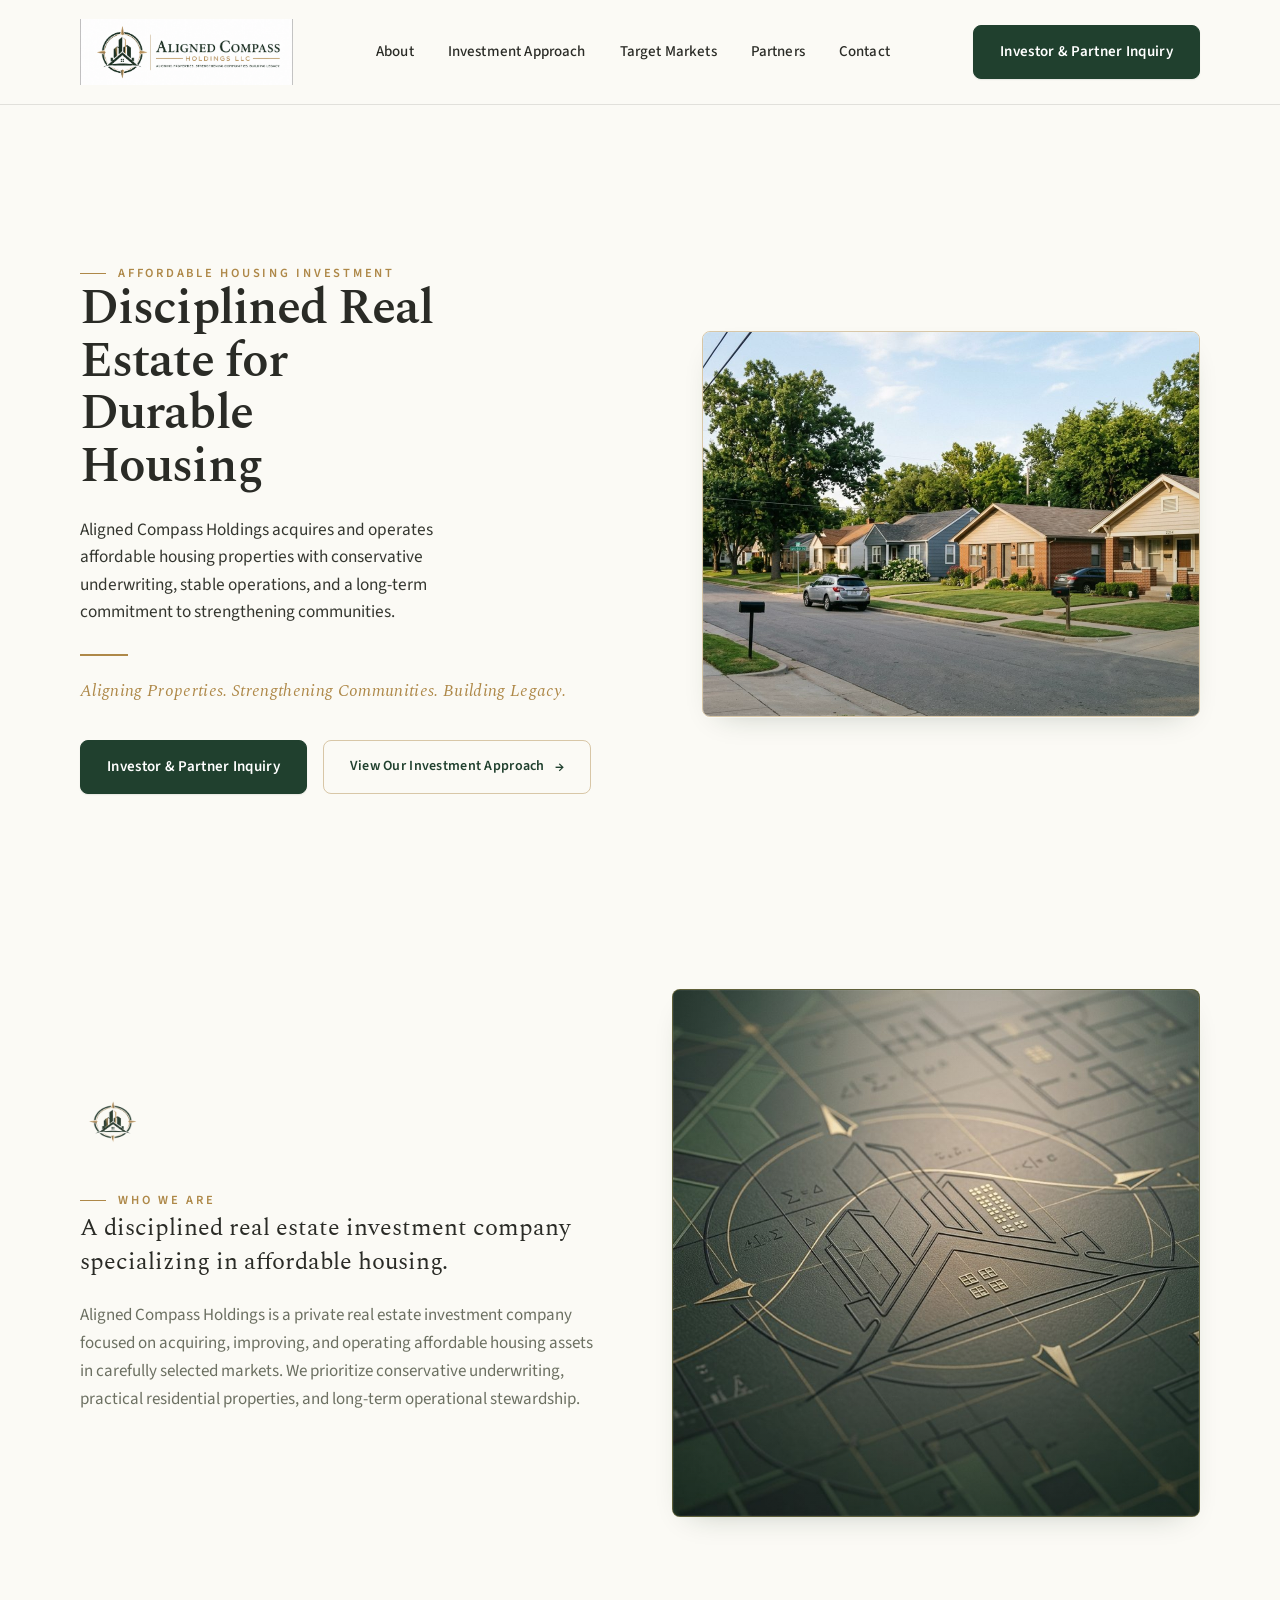
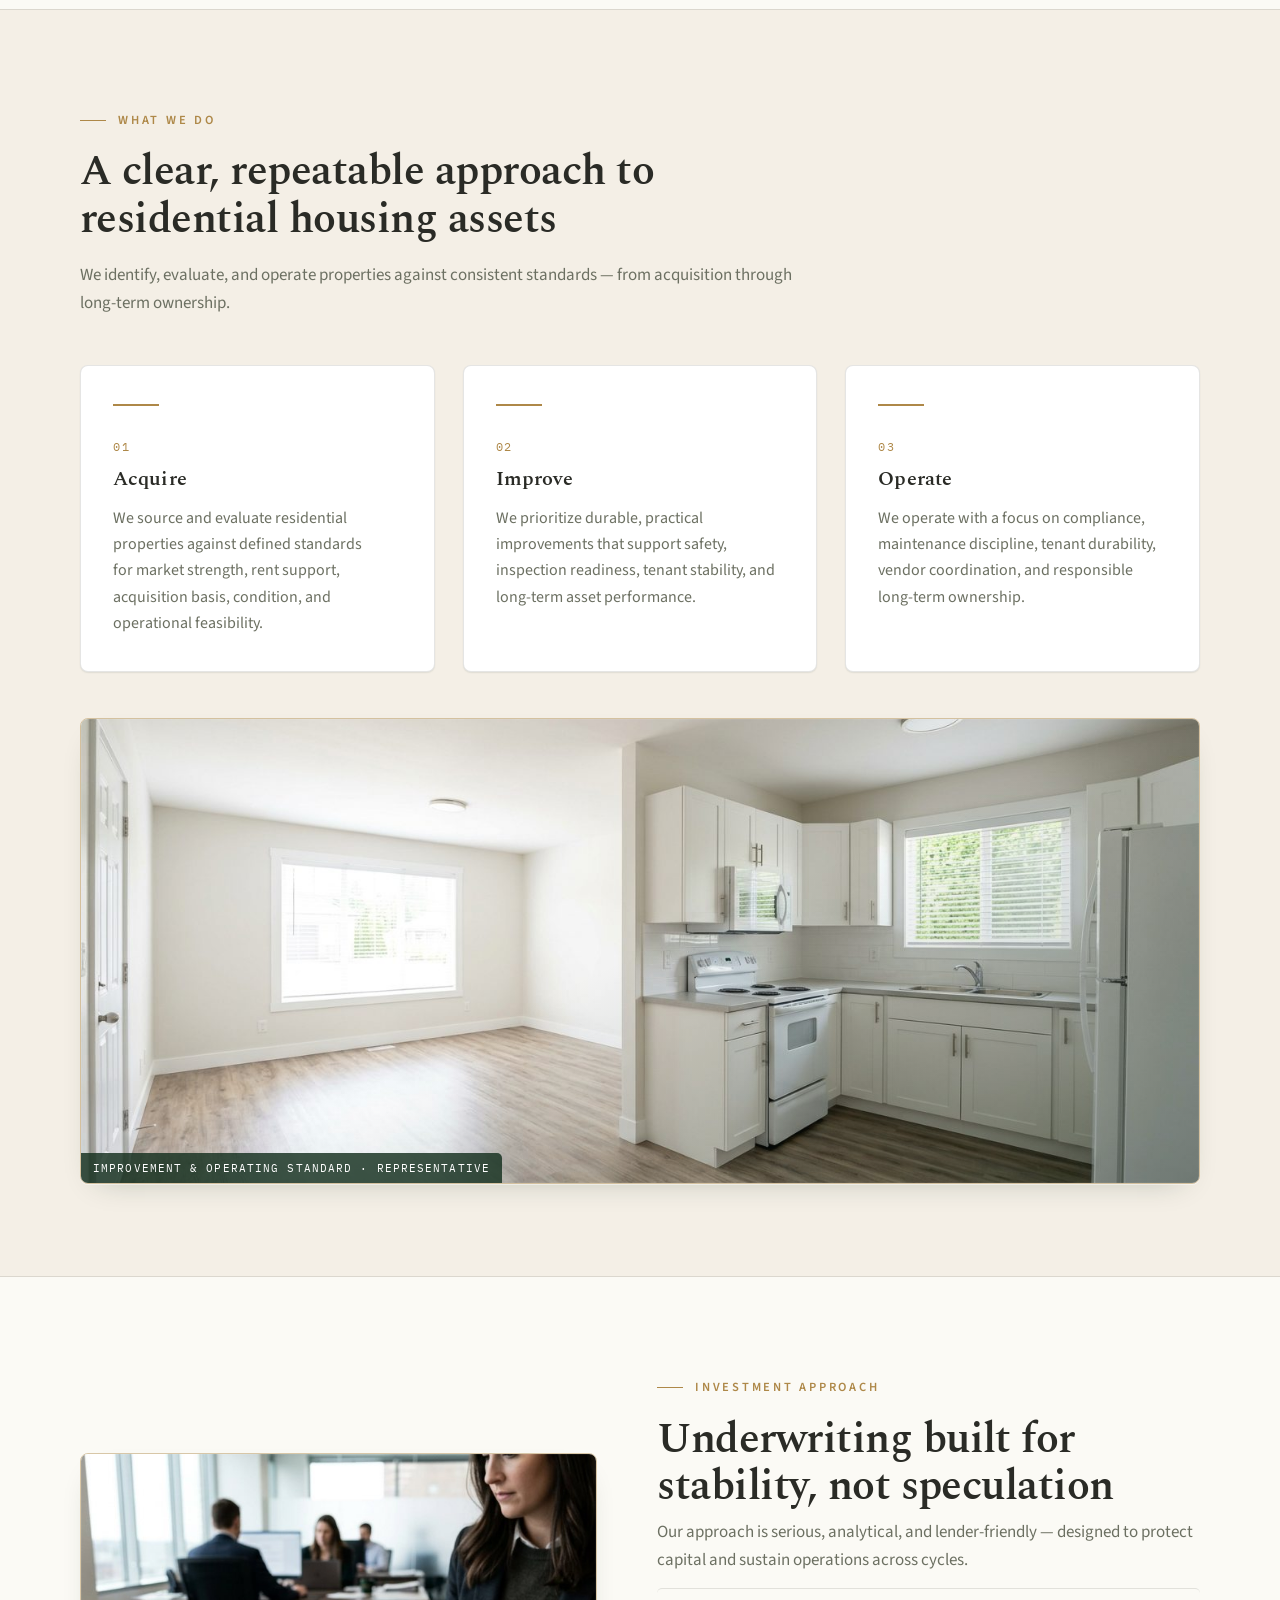
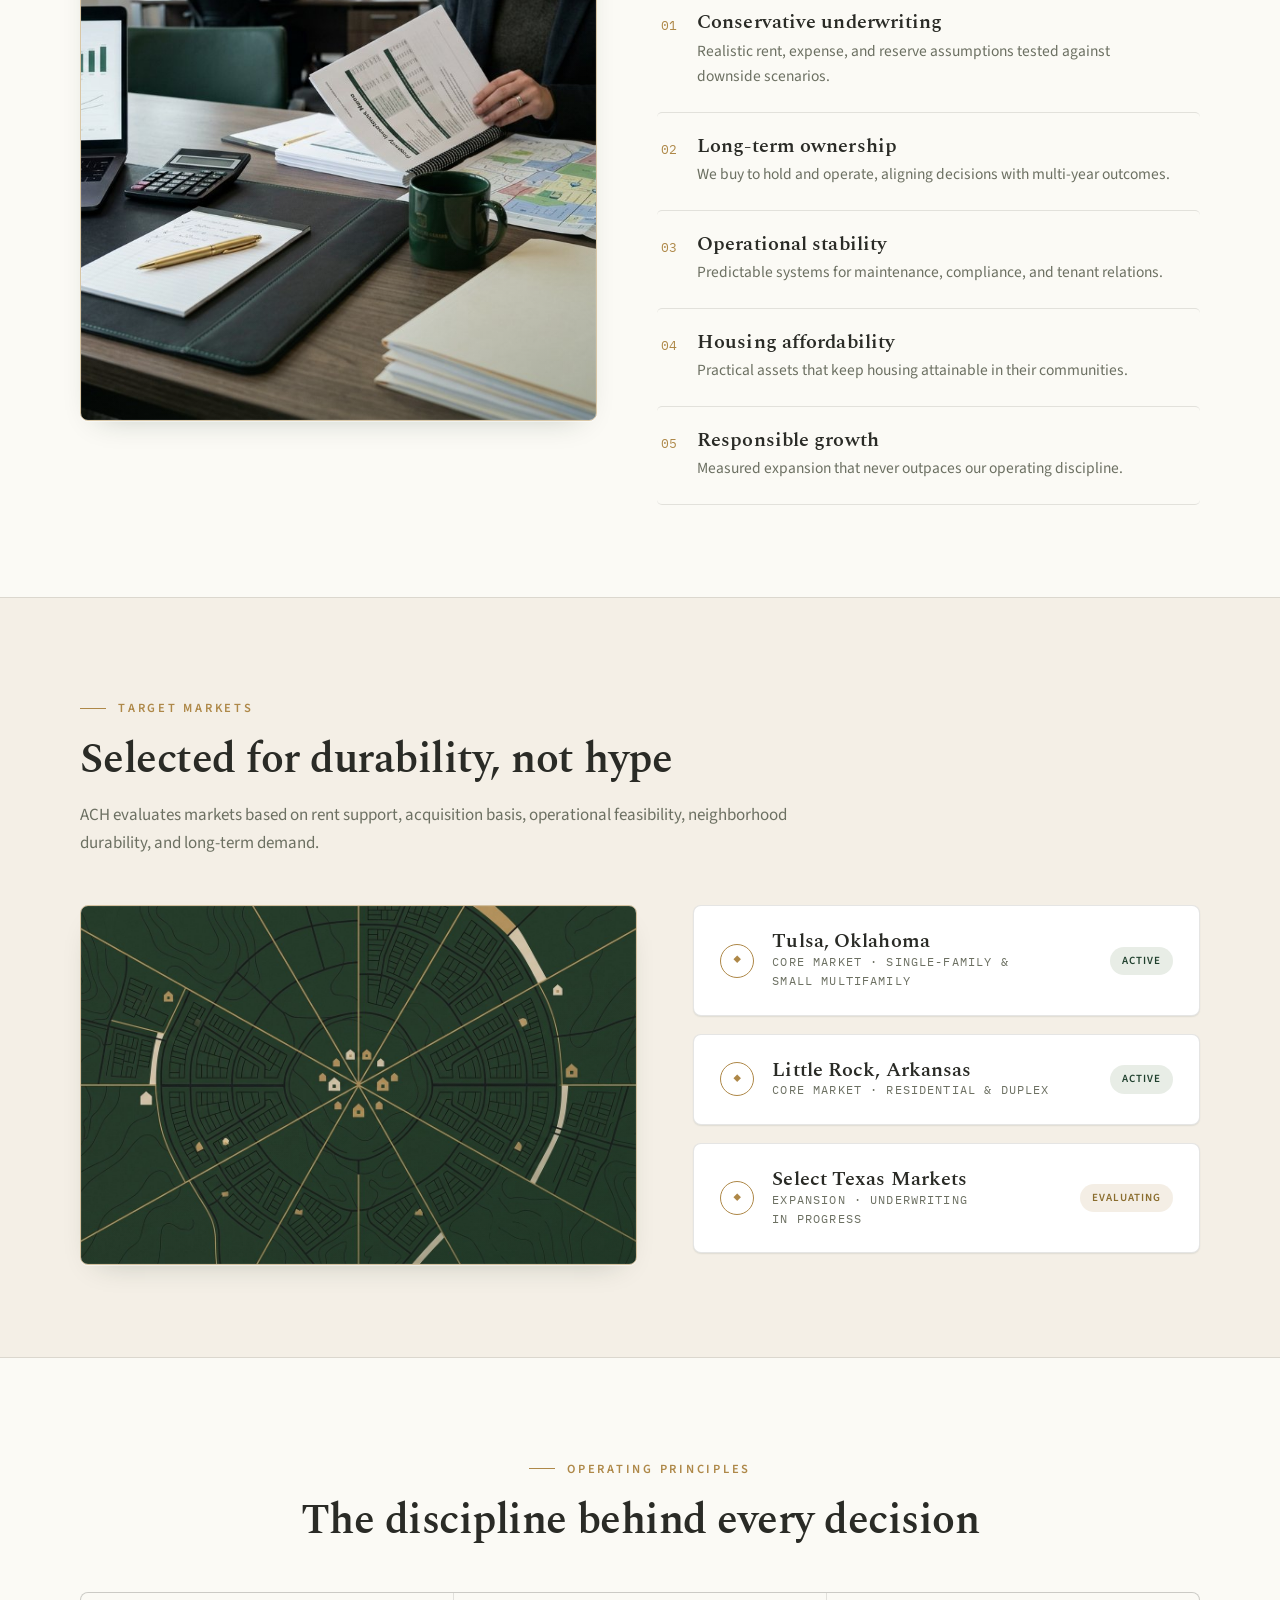
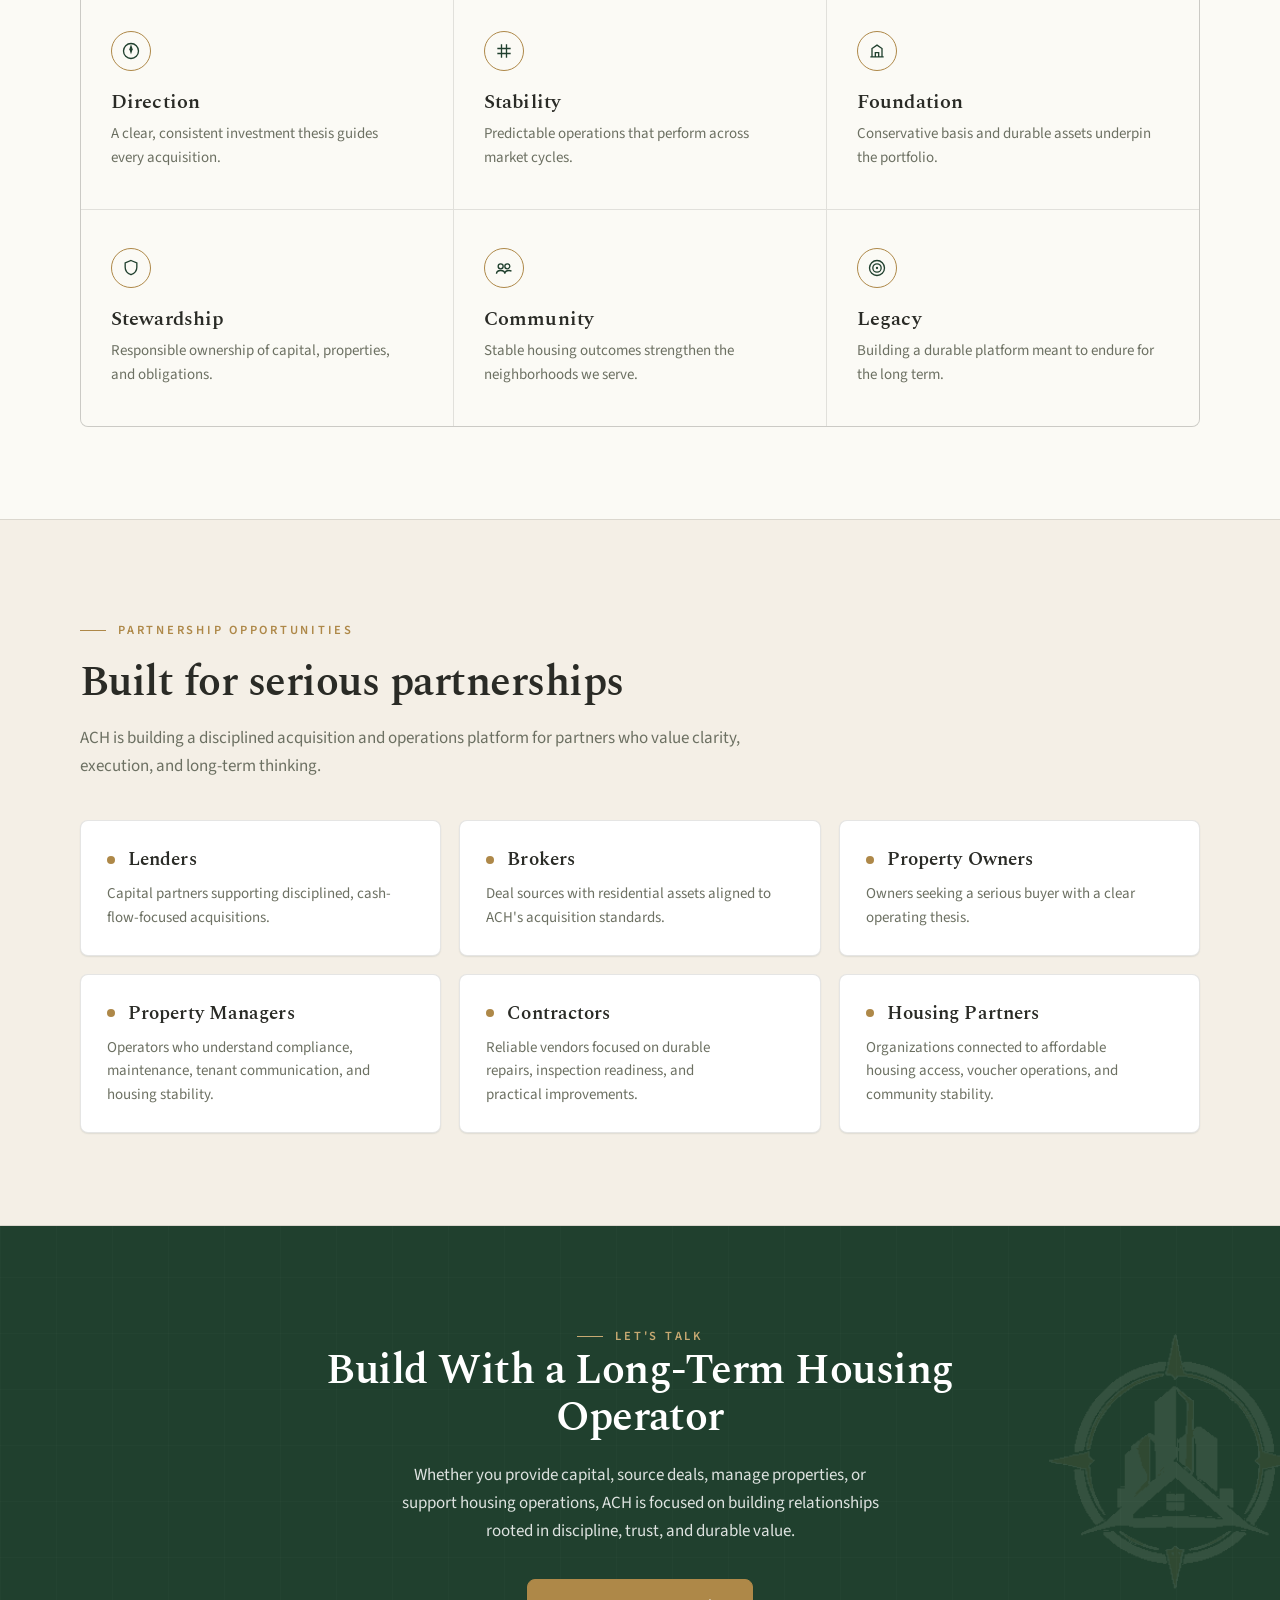
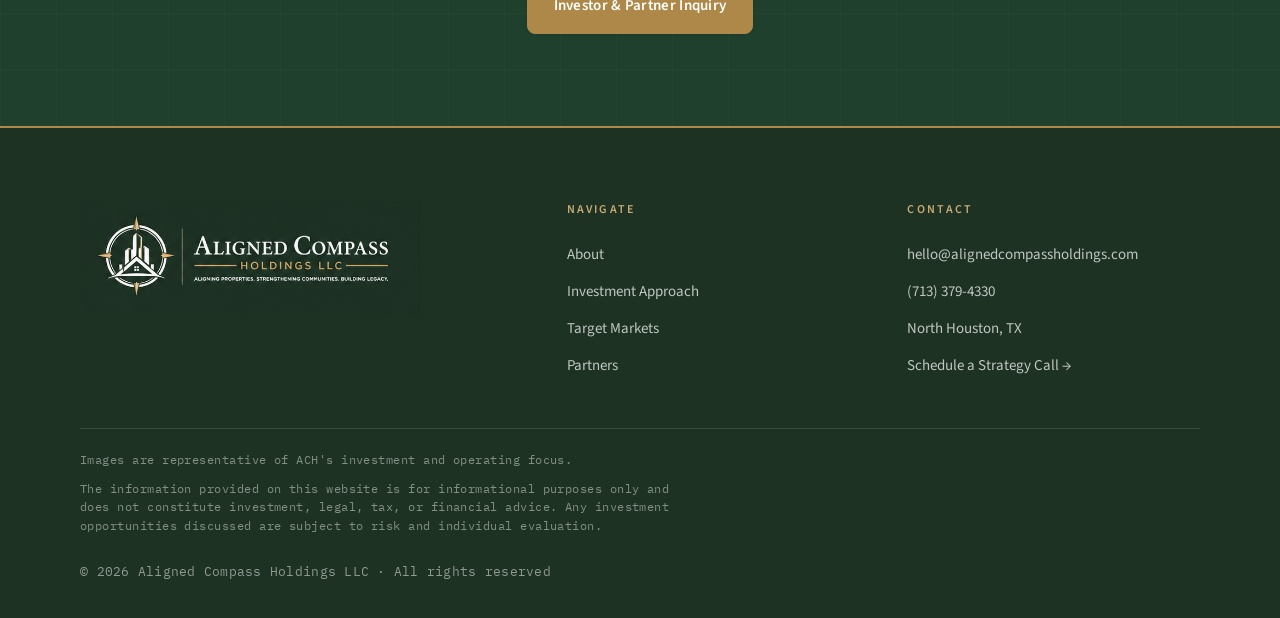
==== commit 2fa7a4fa: "Update index.html Update Investment Approach image alt text" ====
--- a/index.html
+++ b/index.html
@@ -150,7 +150,7 @@
   <div class="wrap approach">
     <div class="approach-media">
       <div class="media-frame">
-        <img class="frame-img" src="assets/photo-approach-blueprint.jpg" alt="Abstract blueprint and compass artwork" />
+        <img class="frame-img" src="assets/photo-approach-blueprint.jpg" alt="Real estate underwriting workspace — financial model, property reports, and neighborhood map" />
         <div class="media-overlay"></div>
       </div>
     </div>
@@ -365,3 +365,4 @@
 
 </body>
 </html>
+
